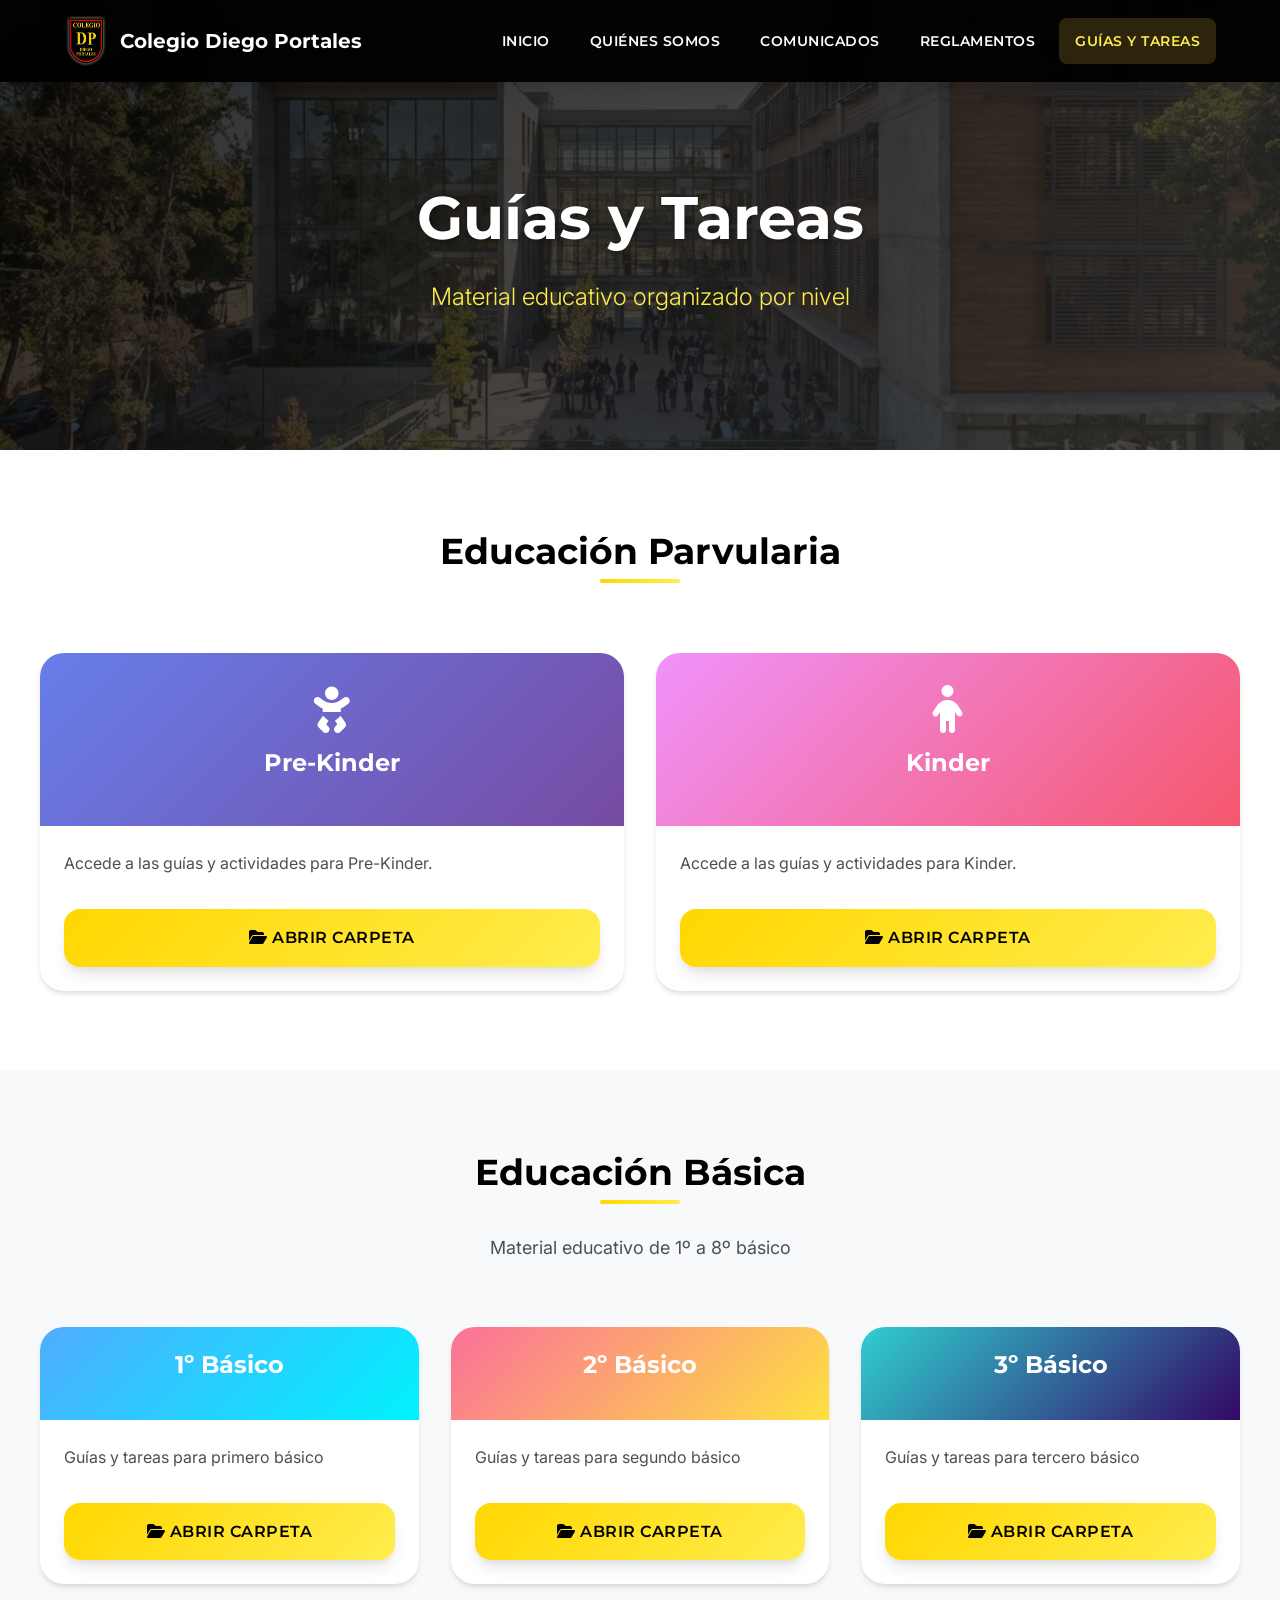
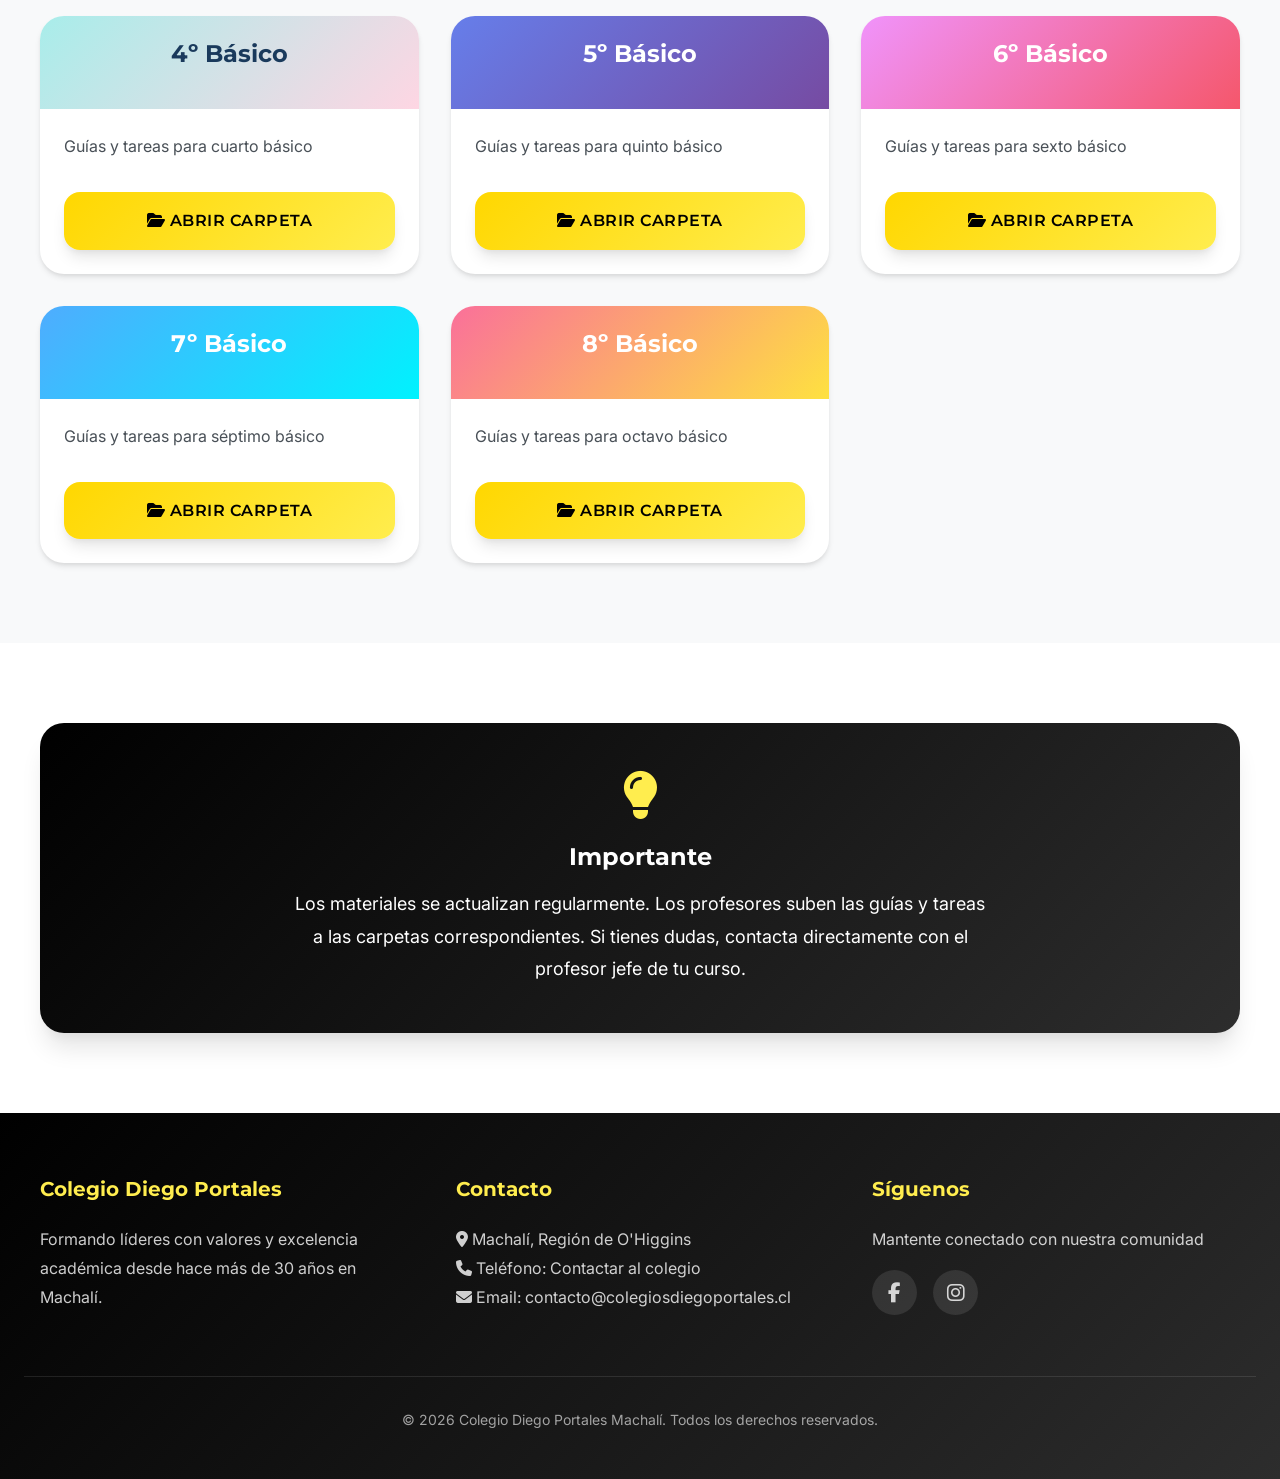
==== guias-tareas.html @ 25820235 "Initial commit: Complete Colegio Diego Portales website with all pages, styles and assets" ====
<!DOCTYPE html>
<html lang="es">

<head>
    <meta charset="UTF-8">
    <meta name="viewport" content="width=device-width, initial-scale=1.0">
    <meta name="description" content="Guías y tareas del Colegio Diego Portales Machalí organizadas por nivel">
    <title>Guías y Tareas - Colegio Diego Portales Machalí</title>

    <!-- Google Fonts -->
    <link rel="preconnect" href="https://fonts.googleapis.com">
    <link rel="preconnect" href="https://fonts.gstatic.com" crossorigin>
    <link
        href="https://fonts.googleapis.com/css2?family=Montserrat:wght@300;400;600;700;800&family=Inter:wght@300;400;500;600;700&display=swap"
        rel="stylesheet">

    <!-- Font Awesome -->
    <link rel="stylesheet" href="https://cdnjs.cloudflare.com/ajax/libs/font-awesome/6.4.0/css/all.min.css">

    <!-- Custom CSS -->
    <link rel="stylesheet" href="css/main.css">
</head>

<body>
    <!-- Navigation -->
    <nav class="navbar">
        <div class="navbar-container">
            <a href="index.html" class="navbar-logo">
                <img src="images/logo-original.png" alt="Logo Colegio Diego Portales">
                <span>Colegio Diego Portales</span>
            </a>

            <ul class="navbar-menu">
                <li class="navbar-item">
                    <a href="index.html" class="navbar-link">Inicio</a>
                </li>
                <li class="navbar-item">
                    <a href="quienes-somos.html" class="navbar-link">Quiénes Somos</a>
                </li>
                <li class="navbar-item">
                    <a href="comunicados.html" class="navbar-link">Comunicados</a>
                </li>
                <li class="navbar-item">
                    <a href="reglamentos.html" class="navbar-link">Reglamentos</a>
                </li>
                <li class="navbar-item">
                    <a href="guias-tareas.html" class="navbar-link active">Guías y Tareas</a>
                </li>
            </ul>

            <button class="navbar-toggle">
                <span></span>
                <span></span>
                <span></span>
            </button>
        </div>
    </nav>

    <!-- Page Header -->
    <section class="hero" style="min-height: 50vh;">
        <div class="hero-content">
            <h1 class="hero-title">Guías y Tareas</h1>
            <p class="hero-subtitle">Material educativo organizado por nivel</p>
        </div>
    </section>

    <!-- Pre-School Section -->
    <section class="section section-light">
        <div class="container">
            <div class="section-header">
                <h2 class="section-title">Educación Parvularia</h2>
            </div>

            <div class="card-grid">
                <!-- Pre-Kinder -->
                <div class="card">
                    <div
                        style="background: linear-gradient(135deg, #667eea 0%, #764ba2 100%); padding: var(--space-8); text-align: center;">
                        <i class="fas fa-baby"
                            style="font-size: 3rem; color: white; margin-bottom: var(--space-4);"></i>
                        <h3 style="color: white; font-size: var(--text-2xl);">Pre-Kinder</h3>
                    </div>
                    <div class="card-content">
                        <p class="card-text">
                            Accede a las guías y actividades para Pre-Kinder.
                        </p>
                        <a href="#" class="btn btn-primary" style="margin-top: var(--space-4); width: 100%;">
                            <i class="fas fa-folder-open"></i> Abrir Carpeta
                        </a>
                    </div>
                </div>

                <!-- Kinder -->
                <div class="card">
                    <div
                        style="background: linear-gradient(135deg, #f093fb 0%, #f5576c 100%); padding: var(--space-8); text-align: center;">
                        <i class="fas fa-child"
                            style="font-size: 3rem; color: white; margin-bottom: var(--space-4);"></i>
                        <h3 style="color: white; font-size: var(--text-2xl);">Kinder</h3>
                    </div>
                    <div class="card-content">
                        <p class="card-text">
                            Accede a las guías y actividades para Kinder.
                        </p>
                        <a href="#" class="btn btn-primary" style="margin-top: var(--space-4); width: 100%;">
                            <i class="fas fa-folder-open"></i> Abrir Carpeta
                        </a>
                    </div>
                </div>
            </div>
        </div>
    </section>

    <!-- Elementary School Section -->
    <section class="section section-dark">
        <div class="container">
            <div class="section-header">
                <h2 class="section-title">Educación Básica</h2>
                <p class="section-subtitle">
                    Material educativo de 1º a 8º básico
                </p>
            </div>

            <div class="card-grid">
                <!-- 1st Grade -->
                <div class="card">
                    <div
                        style="background: linear-gradient(135deg, #4facfe 0%, #00f2fe 100%); padding: var(--space-6); text-align: center;">
                        <h3 style="color: white; font-size: var(--text-2xl);">1º Básico</h3>
                    </div>
                    <div class="card-content">
                        <p class="card-text">Guías y tareas para primero básico</p>
                        <a href="#" class="btn btn-primary" style="margin-top: var(--space-4); width: 100%;">
                            <i class="fas fa-folder-open"></i> Abrir Carpeta
                        </a>
                    </div>
                </div>

                <!-- 2nd Grade -->
                <div class="card">
                    <div
                        style="background: linear-gradient(135deg, #fa709a 0%, #fee140 100%); padding: var(--space-6); text-align: center;">
                        <h3 style="color: white; font-size: var(--text-2xl);">2º Básico</h3>
                    </div>
                    <div class="card-content">
                        <p class="card-text">Guías y tareas para segundo básico</p>
                        <a href="#" class="btn btn-primary" style="margin-top: var(--space-4); width: 100%;">
                            <i class="fas fa-folder-open"></i> Abrir Carpeta
                        </a>
                    </div>
                </div>

                <!-- 3rd Grade -->
                <div class="card">
                    <div
                        style="background: linear-gradient(135deg, #30cfd0 0%, #330867 100%); padding: var(--space-6); text-align: center;">
                        <h3 style="color: white; font-size: var(--text-2xl);">3º Básico</h3>
                    </div>
                    <div class="card-content">
                        <p class="card-text">Guías y tareas para tercero básico</p>
                        <a href="#" class="btn btn-primary" style="margin-top: var(--space-4); width: 100%;">
                            <i class="fas fa-folder-open"></i> Abrir Carpeta
                        </a>
                    </div>
                </div>

                <!-- 4th Grade -->
                <div class="card">
                    <div
                        style="background: linear-gradient(135deg, #a8edea 0%, #fed6e3 100%); padding: var(--space-6); text-align: center;">
                        <h3 style="color: #1a3a5c; font-size: var(--text-2xl);">4º Básico</h3>
                    </div>
                    <div class="card-content">
                        <p class="card-text">Guías y tareas para cuarto básico</p>
                        <a href="#" class="btn btn-primary" style="margin-top: var(--space-4); width: 100%;">
                            <i class="fas fa-folder-open"></i> Abrir Carpeta
                        </a>
                    </div>
                </div>

                <!-- 5th Grade -->
                <div class="card">
                    <div
                        style="background: linear-gradient(135deg, #667eea 0%, #764ba2 100%); padding: var(--space-6); text-align: center;">
                        <h3 style="color: white; font-size: var(--text-2xl);">5º Básico</h3>
                    </div>
                    <div class="card-content">
                        <p class="card-text">Guías y tareas para quinto básico</p>
                        <a href="#" class="btn btn-primary" style="margin-top: var(--space-4); width: 100%;">
                            <i class="fas fa-folder-open"></i> Abrir Carpeta
                        </a>
                    </div>
                </div>

                <!-- 6th Grade -->
                <div class="card">
                    <div
                        style="background: linear-gradient(135deg, #f093fb 0%, #f5576c 100%); padding: var(--space-6); text-align: center;">
                        <h3 style="color: white; font-size: var(--text-2xl);">6º Básico</h3>
                    </div>
                    <div class="card-content">
                        <p class="card-text">Guías y tareas para sexto básico</p>
                        <a href="#" class="btn btn-primary" style="margin-top: var(--space-4); width: 100%;">
                            <i class="fas fa-folder-open"></i> Abrir Carpeta
                        </a>
                    </div>
                </div>

                <!-- 7th Grade -->
                <div class="card">
                    <div
                        style="background: linear-gradient(135deg, #4facfe 0%, #00f2fe 100%); padding: var(--space-6); text-align: center;">
                        <h3 style="color: white; font-size: var(--text-2xl);">7º Básico</h3>
                    </div>
                    <div class="card-content">
                        <p class="card-text">Guías y tareas para séptimo básico</p>
                        <a href="#" class="btn btn-primary" style="margin-top: var(--space-4); width: 100%;">
                            <i class="fas fa-folder-open"></i> Abrir Carpeta
                        </a>
                    </div>
                </div>

                <!-- 8th Grade -->
                <div class="card">
                    <div
                        style="background: linear-gradient(135deg, #fa709a 0%, #fee140 100%); padding: var(--space-6); text-align: center;">
                        <h3 style="color: white; font-size: var(--text-2xl);">8º Básico</h3>
                    </div>
                    <div class="card-content">
                        <p class="card-text">Guías y tareas para octavo básico</p>
                        <a href="#" class="btn btn-primary" style="margin-top: var(--space-4); width: 100%;">
                            <i class="fas fa-folder-open"></i> Abrir Carpeta
                        </a>
                    </div>
                </div>
            </div>
        </div>
    </section>

    <!-- Info Section -->
    <section class="section section-light">
        <div class="container">
            <div
                style="background: var(--gradient-primary); border-radius: var(--radius-2xl); padding: var(--space-12); text-align: center; box-shadow: var(--shadow-xl); color: white;">
                <i class="fas fa-lightbulb"
                    style="font-size: 3rem; color: var(--color-secondary-light); margin-bottom: var(--space-6);"></i>
                <h3 style="color: white; margin-bottom: var(--space-4); font-size: var(--text-2xl);">
                    Importante
                </h3>
                <p style="font-size: var(--text-lg); max-width: 700px; margin: 0 auto; line-height: 1.8;">
                    Los materiales se actualizan regularmente. Los profesores suben las guías y tareas a las carpetas
                    correspondientes. Si tienes dudas, contacta directamente con el profesor jefe de tu curso.
                </p>
            </div>
        </div>
    </section>

    <!-- Footer -->
    <footer class="footer">
        <div class="footer-content">
            <div class="footer-section">
                <h3>Colegio Diego Portales</h3>
                <p>
                    Formando líderes con valores y excelencia académica desde hace más de 30 años en Machalí.
                </p>
            </div>
            <div class="footer-section">
                <h3>Contacto</h3>
                <p>
                    <i class="fas fa-map-marker-alt"></i> Machalí, Región de O'Higgins<br>
                    <i class="fas fa-phone"></i> Teléfono: Contactar al colegio<br>
                    <i class="fas fa-envelope"></i> Email: contacto@colegiosdiegoportales.cl
                </p>
            </div>
            <div class="footer-section">
                <h3>Síguenos</h3>
                <p>Mantente conectado con nuestra comunidad</p>
                <div class="social-links">
                    <a href="https://www.facebook.com/colegiosdiegoportales" target="_blank" rel="noopener noreferrer"
                        class="social-link">
                        <i class="fab fa-facebook-f"></i>
                    </a>
                    <a href="https://www.instagram.com/colegiosdiegoportales" target="_blank" rel="noopener noreferrer"
                        class="social-link">
                        <i class="fab fa-instagram"></i>
                    </a>
                </div>
            </div>
        </div>
        <div class="footer-bottom">
            <p>&copy; <span id="current-year">2026</span> Colegio Diego Portales Machalí. Todos los derechos reservados.
            </p>
        </div>
    </footer>

    <!-- JavaScript -->
    <script src="js/main.js"></script>
</body>

</html>
---- css/main.css ----
/* ===================================
   Colegio Diego Portales - Design System
   =================================== */

/* CSS Custom Properties */
:root {
  /* Colors - School Brand */
  --color-primary: #000000;
  --color-primary-light: #2d2d2d;
  --color-primary-dark: #000000;
  --color-secondary: #ffd700;
  --color-secondary-light: #ffed4e;
  --color-secondary-dark: #ccac00;
  --color-accent: #dc143c;
  --color-accent-light: #ff4757;
  --color-accent-dark: #b8112e;

  /* Gradients */
  --gradient-primary: linear-gradient(135deg, #000000 0%, #2d2d2d 100%);
  --gradient-secondary: linear-gradient(135deg, #ffd700 0%, #ffed4e 100%);
  --gradient-accent: linear-gradient(135deg, #dc143c 0%, #ff4757 100%);
  --gradient-hero: linear-gradient(135deg, rgba(0, 0, 0, 0.85) 0%, rgba(45, 45, 45, 0.75) 100%);
  --gradient-card: linear-gradient(145deg, rgba(255, 215, 0, 0.1) 0%, rgba(255, 215, 0, 0.05) 100%);

  /* Neutral Colors */
  --color-white: #ffffff;
  --color-light: #f8f9fa;
  --color-gray-100: #e9ecef;
  --color-gray-200: #dee2e6;
  --color-gray-300: #ced4da;
  --color-gray-400: #adb5bd;
  --color-gray-500: #6c757d;
  --color-gray-600: #495057;
  --color-gray-700: #343a40;
  --color-gray-800: #212529;
  --color-dark: #0a0f1a;

  /* Accent Colors */
  --color-success: #28a745;
  --color-info: #17a2b8;
  --color-warning: #ffc107;
  --color-danger: #dc3545;

  /* Typography */
  --font-primary: 'Montserrat', -apple-system, BlinkMacSystemFont, 'Segoe UI', sans-serif;
  --font-secondary: 'Inter', -apple-system, BlinkMacSystemFont, 'Segoe UI', sans-serif;

  /* Font Sizes */
  --text-xs: 0.75rem;
  --text-sm: 0.875rem;
  --text-base: 1rem;
  --text-lg: 1.125rem;
  --text-xl: 1.25rem;
  --text-2xl: 1.5rem;
  --text-3xl: 1.875rem;
  --text-4xl: 2.25rem;
  --text-5xl: 3rem;
  --text-6xl: 3.75rem;

  /* Spacing */
  --space-1: 0.25rem;
  --space-2: 0.5rem;
  --space-3: 0.75rem;
  --space-4: 1rem;
  --space-5: 1.25rem;
  --space-6: 1.5rem;
  --space-8: 2rem;
  --space-10: 2.5rem;
  --space-12: 3rem;
  --space-16: 4rem;
  --space-20: 5rem;
  --space-24: 6rem;

  /* Border Radius */
  --radius-sm: 0.25rem;
  --radius-md: 0.5rem;
  --radius-lg: 0.75rem;
  --radius-xl: 1rem;
  --radius-2xl: 1.5rem;
  --radius-full: 9999px;

  /* Shadows */
  --shadow-sm: 0 1px 2px 0 rgba(0, 0, 0, 0.05);
  --shadow-md: 0 4px 6px -1px rgba(0, 0, 0, 0.1), 0 2px 4px -1px rgba(0, 0, 0, 0.06);
  --shadow-lg: 0 10px 15px -3px rgba(0, 0, 0, 0.1), 0 4px 6px -2px rgba(0, 0, 0, 0.05);
  --shadow-xl: 0 20px 25px -5px rgba(0, 0, 0, 0.1), 0 10px 10px -5px rgba(0, 0, 0, 0.04);
  --shadow-2xl: 0 25px 50px -12px rgba(0, 0, 0, 0.25);
  --shadow-glow: 0 0 20px rgba(255, 215, 0, 0.4);

  /* Transitions */
  --transition-fast: 150ms cubic-bezier(0.4, 0, 0.2, 1);
  --transition-base: 300ms cubic-bezier(0.4, 0, 0.2, 1);
  --transition-slow: 500ms cubic-bezier(0.4, 0, 0.2, 1);

  /* Z-index */
  --z-dropdown: 1000;
  --z-sticky: 1020;
  --z-fixed: 1030;
  --z-modal-backdrop: 1040;
  --z-modal: 1050;
  --z-popover: 1060;
  --z-tooltip: 1070;
}

/* ===================================
   Reset & Base Styles
   =================================== */

* {
  margin: 0;
  padding: 0;
  box-sizing: border-box;
}

html {
  scroll-behavior: smooth;
  font-size: 16px;
}

body {
  font-family: var(--font-secondary);
  font-size: var(--text-base);
  line-height: 1.6;
  color: var(--color-gray-700);
  background-color: var(--color-light);
  overflow-x: hidden;
}

h1,
h2,
h3,
h4,
h5,
h6 {
  font-family: var(--font-primary);
  font-weight: 700;
  line-height: 1.2;
  color: var(--color-primary-dark);
  margin-bottom: var(--space-4);
}

h1 {
  font-size: var(--text-5xl);
}

h2 {
  font-size: var(--text-4xl);
}

h3 {
  font-size: var(--text-3xl);
}

h4 {
  font-size: var(--text-2xl);
}

h5 {
  font-size: var(--text-xl);
}

h6 {
  font-size: var(--text-lg);
}

p {
  margin-bottom: var(--space-4);
}

a {
  color: var(--color-primary);
  text-decoration: none;
  transition: color var(--transition-base);
}

a:hover {
  color: var(--color-primary-light);
}

img {
  max-width: 100%;
  height: auto;
  display: block;
}

/* ===================================
   Navigation
   =================================== */

.navbar {
  position: fixed;
  top: 0;
  left: 0;
  right: 0;
  z-index: var(--z-fixed);
  background: rgba(0, 0, 0, 0.95);
  backdrop-filter: blur(10px);
  box-shadow: var(--shadow-lg);
  transition: all var(--transition-base);
}

.navbar.scrolled {
  background: rgba(0, 0, 0, 0.98);
  box-shadow: var(--shadow-xl);
}

.navbar-container {
  max-width: 1200px;
  margin: 0 auto;
  padding: var(--space-4) var(--space-6);
  display: flex;
  justify-content: space-between;
  align-items: center;
}

.navbar-logo {
  display: flex;
  align-items: center;
  gap: var(--space-3);
  color: var(--color-white);
  font-family: var(--font-primary);
  font-size: var(--text-xl);
  font-weight: 700;
  transition: transform var(--transition-base);
}

.navbar-logo:hover {
  transform: scale(1.05);
  color: var(--color-secondary-light);
}

.navbar-logo img {
  height: 50px;
  width: auto;
}

.navbar-menu {
  display: flex;
  list-style: none;
  gap: var(--space-2);
  align-items: center;
}

.navbar-item {
  position: relative;
}

.navbar-link {
  display: block;
  padding: var(--space-3) var(--space-4);
  color: var(--color-white);
  font-family: var(--font-primary);
  font-weight: 600;
  font-size: var(--text-sm);
  text-transform: uppercase;
  letter-spacing: 0.5px;
  border-radius: var(--radius-md);
  transition: all var(--transition-base);
  position: relative;
}

.navbar-link::after {
  content: '';
  position: absolute;
  bottom: 0;
  left: 50%;
  transform: translateX(-50%) scaleX(0);
  width: 80%;
  height: 2px;
  background: var(--gradient-secondary);
  transition: transform var(--transition-base);
}

.navbar-link:hover {
  color: var(--color-secondary-light);
  background: rgba(255, 255, 255, 0.1);
}

.navbar-link:hover::after {
  transform: translateX(-50%) scaleX(1);
}

.navbar-link.active {
  background: rgba(212, 175, 55, 0.2);
  color: var(--color-secondary-light);
}

.navbar-toggle {
  display: none;
  flex-direction: column;
  gap: 5px;
  background: transparent;
  border: none;
  cursor: pointer;
  padding: var(--space-2);
}

.navbar-toggle span {
  display: block;
  width: 25px;
  height: 3px;
  background: var(--color-white);
  border-radius: var(--radius-full);
  transition: all var(--transition-base);
}

/* ===================================
   Hero Section
   =================================== */

.hero {
  position: relative;
  min-height: 100vh;
  display: flex;
  align-items: center;
  justify-content: center;
  background: var(--gradient-primary);
  overflow: hidden;
  padding-top: 80px;
}

.hero::before {
  content: '';
  position: absolute;
  top: 0;
  left: 0;
  right: 0;
  bottom: 0;
  background: url('../images/hero-bg.jpg') center/cover no-repeat;
  opacity: 0.2;
  z-index: 0;
}

.hero-content {
  position: relative;
  z-index: 1;
  max-width: 1200px;
  margin: 0 auto;
  padding: var(--space-8) var(--space-6);
  text-align: center;
  color: var(--color-white);
}

.hero-title {
  font-size: var(--text-6xl);
  color: var(--color-white);
  margin-bottom: var(--space-6);
  animation: fadeInUp 1s ease-out;
  text-shadow: 2px 2px 4px rgba(0, 0, 0, 0.3);
}

.hero-subtitle {
  font-size: var(--text-2xl);
  color: var(--color-secondary-light);
  margin-bottom: var(--space-8);
  animation: fadeInUp 1s ease-out 0.2s both;
  font-weight: 300;
}

.hero-cta {
  display: inline-flex;
  gap: var(--space-4);
  animation: fadeInUp 1s ease-out 0.4s both;
}

.btn {
  display: inline-block;
  padding: var(--space-4) var(--space-8);
  font-family: var(--font-primary);
  font-weight: 600;
  font-size: var(--text-base);
  text-align: center;
  border-radius: var(--radius-xl);
  cursor: pointer;
  transition: all var(--transition-base);
  border: none;
  text-transform: uppercase;
  letter-spacing: 0.5px;
}

.btn-primary {
  background: var(--gradient-secondary);
  color: var(--color-primary-dark);
  box-shadow: var(--shadow-lg);
}

.btn-primary:hover {
  transform: translateY(-2px);
  box-shadow: var(--shadow-xl), var(--shadow-glow);
  color: var(--color-primary-dark);
}

.btn-outline {
  background: transparent;
  color: var(--color-white);
  border: 2px solid var(--color-white);
}

.btn-outline:hover {
  background: var(--color-white);
  color: var(--color-primary);
  transform: translateY(-2px);
}

/* ===================================
   Sections
   =================================== */

.section {
  padding: var(--space-20) var(--space-6);
  position: relative;
}

.section-light {
  background: var(--color-white);
}

.section-dark {
  background: var(--color-light);
}

.container {
  max-width: 1200px;
  margin: 0 auto;
}

.section-header {
  text-align: center;
  margin-bottom: var(--space-16);
}

.section-title {
  font-size: var(--text-4xl);
  color: var(--color-primary-dark);
  margin-bottom: var(--space-4);
  position: relative;
  display: inline-block;
}

.section-title::after {
  content: '';
  position: absolute;
  bottom: -10px;
  left: 50%;
  transform: translateX(-50%);
  width: 80px;
  height: 4px;
  background: var(--gradient-secondary);
  border-radius: var(--radius-full);
}

.section-subtitle {
  font-size: var(--text-lg);
  color: var(--color-gray-600);
  max-width: 700px;
  margin: var(--space-6) auto 0;
}

/* ===================================
   Cards
   =================================== */

.card-grid {
  display: grid;
  grid-template-columns: repeat(auto-fit, minmax(300px, 1fr));
  gap: var(--space-8);
  margin-top: var(--space-12);
}

.card {
  background: var(--color-white);
  border-radius: var(--radius-2xl);
  overflow: hidden;
  box-shadow: var(--shadow-md);
  transition: all var(--transition-base);
  position: relative;
}

.card::before {
  content: '';
  position: absolute;
  top: 0;
  left: 0;
  right: 0;
  height: 4px;
  background: var(--gradient-secondary);
  transform: scaleX(0);
  transform-origin: left;
  transition: transform var(--transition-base);
}

.card:hover {
  transform: translateY(-8px);
  box-shadow: var(--shadow-2xl);
}

.card:hover::before {
  transform: scaleX(1);
}

.card-image {
  width: 100%;
  height: 200px;
  object-fit: cover;
}

.card-content {
  padding: var(--space-6);
}

.card-title {
  font-size: var(--text-xl);
  color: var(--color-primary-dark);
  margin-bottom: var(--space-3);
}

.card-text {
  color: var(--color-gray-600);
  line-height: 1.7;
  margin-bottom: var(--space-4);
}

.card-link {
  display: inline-flex;
  align-items: center;
  gap: var(--space-2);
  color: var(--color-primary);
  font-weight: 600;
  font-size: var(--text-sm);
  text-transform: uppercase;
  letter-spacing: 0.5px;
  transition: all var(--transition-base);
}

.card-link:hover {
  gap: var(--space-3);
  color: var(--color-secondary-dark);
}

/* ===================================
   Educational Seals
   =================================== */

.seals-grid {
  display: grid;
  grid-template-columns: repeat(auto-fit, minmax(250px, 1fr));
  gap: var(--space-6);
  margin-top: var(--space-12);
}

.seal-card {
  background: var(--gradient-card);
  backdrop-filter: blur(10px);
  border: 1px solid rgba(255, 255, 255, 0.2);
  border-radius: var(--radius-xl);
  padding: var(--space-8);
  text-align: center;
  transition: all var(--transition-base);
}

.seal-card:hover {
  transform: translateY(-5px) scale(1.02);
  box-shadow: var(--shadow-xl);
  background: var(--color-white);
}

.seal-icon {
  font-size: var(--text-5xl);
  margin-bottom: var(--space-4);
  display: block;
}

.seal-title {
  font-size: var(--text-lg);
  color: var(--color-primary-dark);
  margin-bottom: var(--space-3);
  font-weight: 700;
}

.seal-description {
  font-size: var(--text-sm);
  color: var(--color-gray-600);
  line-height: 1.6;
}

/* ===================================
   Footer
   =================================== */

.footer {
  background: var(--gradient-primary);
  color: var(--color-white);
  padding: var(--space-16) var(--space-6) var(--space-8);
}

.footer-content {
  max-width: 1200px;
  margin: 0 auto;
  display: grid;
  grid-template-columns: repeat(auto-fit, minmax(250px, 1fr));
  gap: var(--space-12);
  margin-bottom: var(--space-12);
}

.footer-section h3 {
  color: var(--color-secondary-light);
  margin-bottom: var(--space-6);
  font-size: var(--text-xl);
}

.footer-section p,
.footer-section a {
  color: rgba(255, 255, 255, 0.8);
  line-height: 1.8;
}

.footer-section a:hover {
  color: var(--color-secondary-light);
}

.social-links {
  display: flex;
  gap: var(--space-4);
  margin-top: var(--space-4);
}

.social-link {
  display: flex;
  align-items: center;
  justify-content: center;
  width: 45px;
  height: 45px;
  background: rgba(255, 255, 255, 0.1);
  border-radius: var(--radius-full);
  color: var(--color-white);
  font-size: var(--text-xl);
  transition: all var(--transition-base);
}

.social-link:hover {
  background: var(--gradient-secondary);
  color: var(--color-primary-dark);
  transform: translateY(-3px);
  box-shadow: var(--shadow-glow);
}

.footer-bottom {
  text-align: center;
  padding-top: var(--space-8);
  border-top: 1px solid rgba(255, 255, 255, 0.1);
  color: rgba(255, 255, 255, 0.6);
  font-size: var(--text-sm);
}

/* ===================================
   Animations
   =================================== */

@keyframes fadeInUp {
  from {
    opacity: 0;
    transform: translateY(30px);
  }

  to {
    opacity: 1;
    transform: translateY(0);
  }
}

@keyframes fadeIn {
  from {
    opacity: 0;
  }

  to {
    opacity: 1;
  }
}

@keyframes slideInLeft {
  from {
    opacity: 0;
    transform: translateX(-50px);
  }

  to {
    opacity: 1;
    transform: translateX(0);
  }
}

@keyframes slideInRight {
  from {
    opacity: 0;
    transform: translateX(50px);
  }

  to {
    opacity: 1;
    transform: translateX(0);
  }
}

.fade-in-up {
  animation: fadeInUp 0.8s ease-out;
}

.fade-in {
  animation: fadeIn 0.8s ease-out;
}

/* ===================================
   Responsive Design
   =================================== */

@media (max-width: 768px) {
  :root {
    --text-5xl: 2.5rem;
    --text-4xl: 2rem;
    --text-3xl: 1.5rem;
  }

  .navbar-menu {
    position: fixed;
    top: 70px;
    left: -100%;
    width: 100%;
    height: calc(100vh - 70px);
    background: rgba(0, 0, 0, 0.98);
    flex-direction: column;
    padding: var(--space-8);
    transition: left var(--transition-base);
    overflow-y: auto;
  }

  .navbar-menu.active {
    left: 0;
  }

  .navbar-toggle {
    display: flex;
  }

  .navbar-toggle.active span:nth-child(1) {
    transform: rotate(45deg) translate(7px, 7px);
  }

  .navbar-toggle.active span:nth-child(2) {
    opacity: 0;
  }

  .navbar-toggle.active span:nth-child(3) {
    transform: rotate(-45deg) translate(7px, -7px);
  }

  .hero-title {
    font-size: var(--text-4xl);
  }

  .hero-subtitle {
    font-size: var(--text-lg);
  }

  .hero-cta {
    flex-direction: column;
  }

  .card-grid {
    grid-template-columns: 1fr;
  }

  .seals-grid {
    grid-template-columns: 1fr;
  }

  .section {
    padding: var(--space-12) var(--space-4);
  }
}

@media (max-width: 480px) {
  .navbar-container {
    padding: var(--space-3) var(--space-4);
  }

  .navbar-logo {
    font-size: var(--text-lg);
  }

  .navbar-logo img {
    height: 40px;
  }

  .btn {
    padding: var(--space-3) var(--space-6);
    font-size: var(--text-sm);
  }
}

/* ===================================
   Utility Classes
   =================================== */

.text-center {
  text-align: center;
}

.text-left {
  text-align: left;
}

.text-right {
  text-align: right;
}

.mt-4 {
  margin-top: var(--space-4);
}

.mt-8 {
  margin-top: var(--space-8);
}

.mt-12 {
  margin-top: var(--space-12);
}

.mb-4 {
  margin-bottom: var(--space-4);
}

.mb-8 {
  margin-bottom: var(--space-8);
}

.mb-12 {
  margin-bottom: var(--space-12);
}

.hidden {
  display: none;
}

.visible {
  display: block;
}
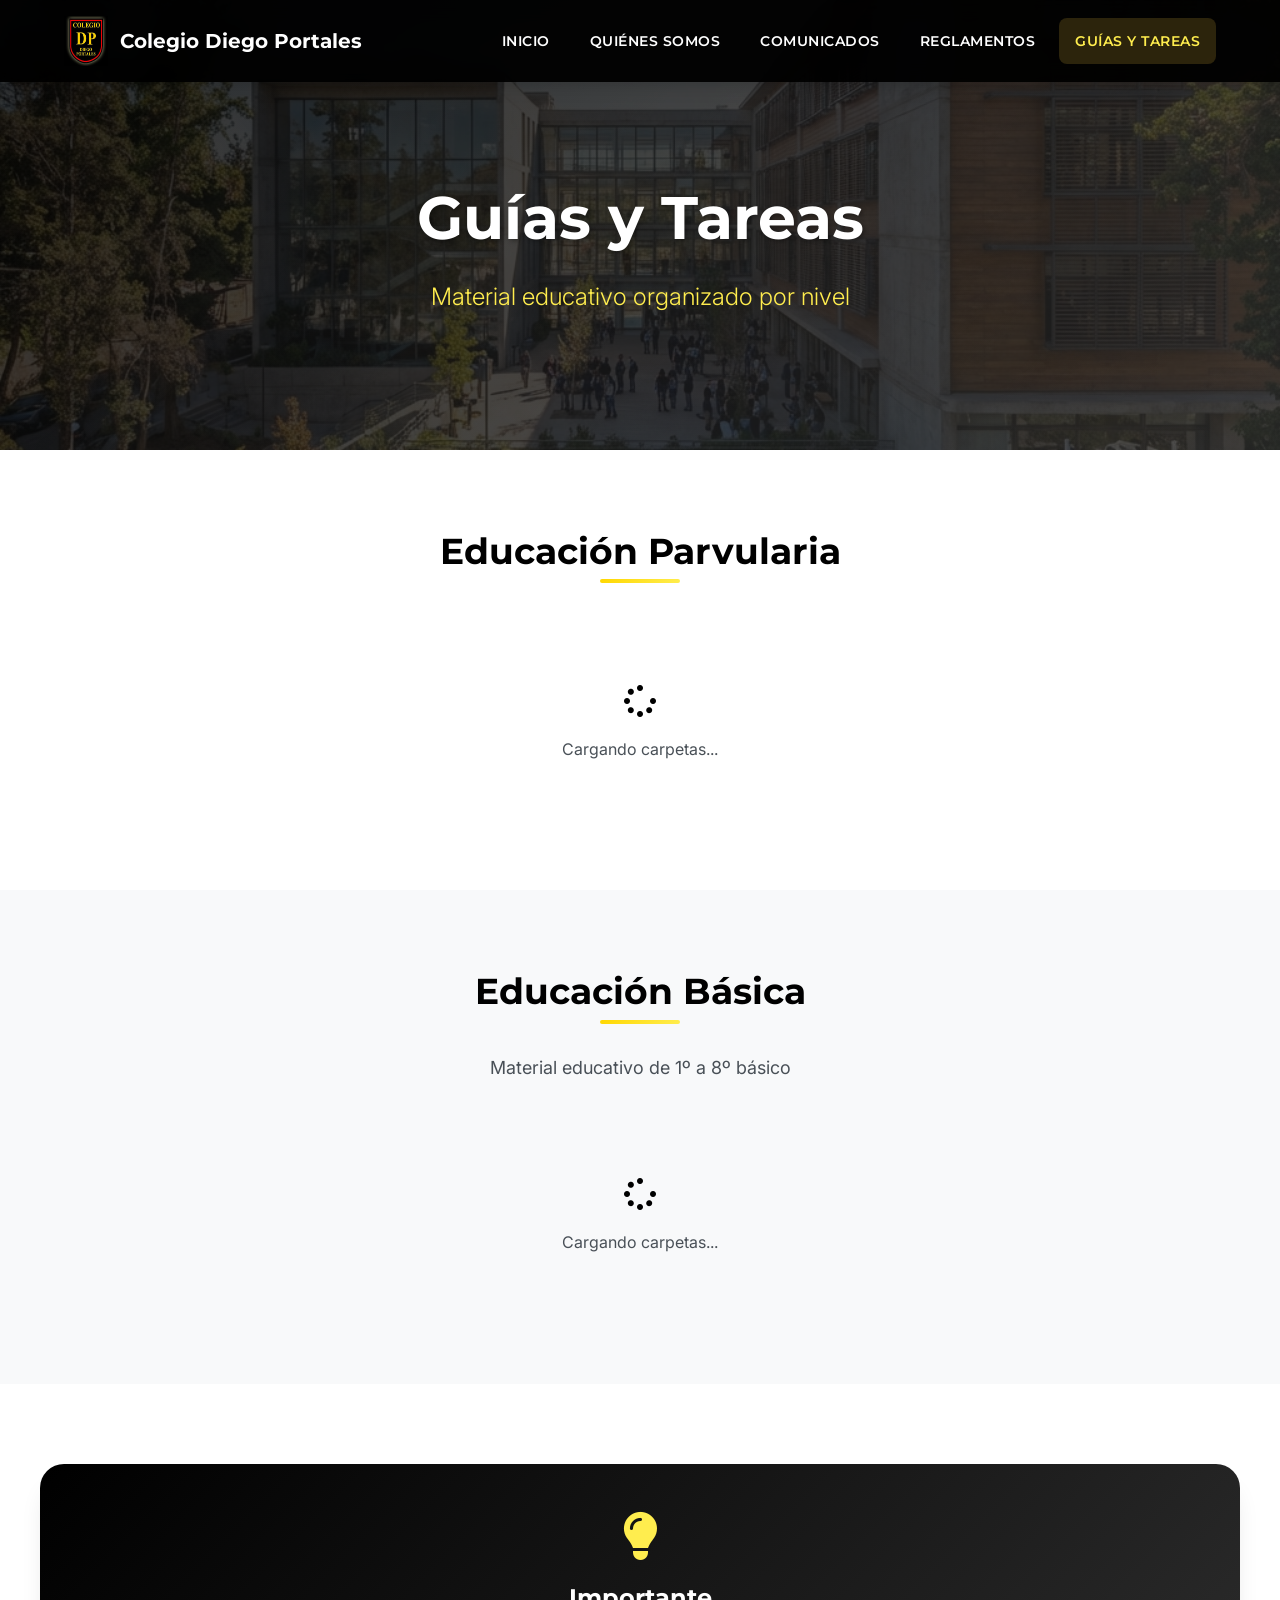
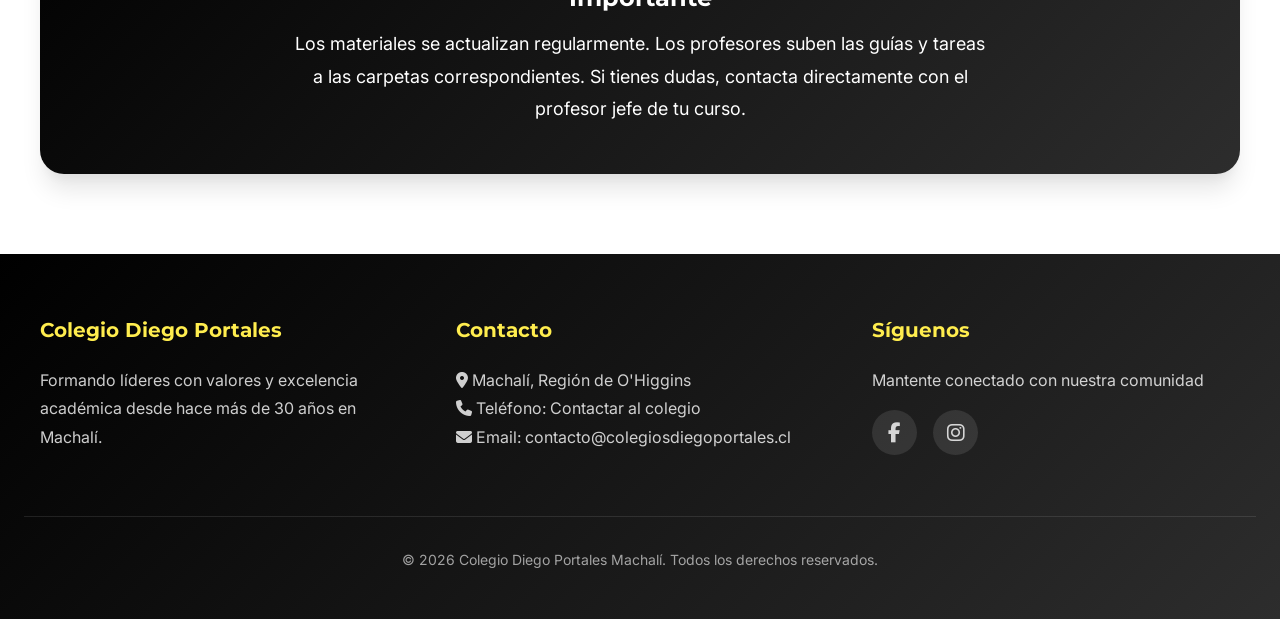
==== commit a1016148: "feat: Panel de administración dinámico (PHP/MySQL) para comunicados y documentos" ====
--- a/guias-tareas.html
+++ b/guias-tareas.html
@@ -71,41 +71,10 @@
                 <h2 class="section-title">Educación Parvularia</h2>
             </div>
 
-            <div class="card-grid">
-                <!-- Pre-Kinder -->
-                <div class="card">
-                    <div
-                        style="background: linear-gradient(135deg, #667eea 0%, #764ba2 100%); padding: var(--space-8); text-align: center;">
-                        <i class="fas fa-baby"
-                            style="font-size: 3rem; color: white; margin-bottom: var(--space-4);"></i>
-                        <h3 style="color: white; font-size: var(--text-2xl);">Pre-Kinder</h3>
-                    </div>
-                    <div class="card-content">
-                        <p class="card-text">
-                            Accede a las guías y actividades para Pre-Kinder.
-                        </p>
-                        <a href="#" class="btn btn-primary" style="margin-top: var(--space-4); width: 100%;">
-                            <i class="fas fa-folder-open"></i> Abrir Carpeta
-                        </a>
-                    </div>
-                </div>
-
-                <!-- Kinder -->
-                <div class="card">
-                    <div
-                        style="background: linear-gradient(135deg, #f093fb 0%, #f5576c 100%); padding: var(--space-8); text-align: center;">
-                        <i class="fas fa-child"
-                            style="font-size: 3rem; color: white; margin-bottom: var(--space-4);"></i>
-                        <h3 style="color: white; font-size: var(--text-2xl);">Kinder</h3>
-                    </div>
-                    <div class="card-content">
-                        <p class="card-text">
-                            Accede a las guías y actividades para Kinder.
-                        </p>
-                        <a href="#" class="btn btn-primary" style="margin-top: var(--space-4); width: 100%;">
-                            <i class="fas fa-folder-open"></i> Abrir Carpeta
-                        </a>
-                    </div>
+            <div class="card-grid" id="guias-preb-container">
+                <div style="grid-column: 1 / -1; text-align: center; padding: 2rem;">
+                    <i class="fas fa-spinner fa-spin" style="font-size: 2rem; color: var(--color-primary);"></i>
+                    <p style="margin-top: 1rem; color: var(--color-gray-600);">Cargando carpetas...</p>
                 </div>
             </div>
         </div>
@@ -121,117 +90,10 @@
                 </p>
             </div>
 
-            <div class="card-grid">
-                <!-- 1st Grade -->
-                <div class="card">
-                    <div
-                        style="background: linear-gradient(135deg, #4facfe 0%, #00f2fe 100%); padding: var(--space-6); text-align: center;">
-                        <h3 style="color: white; font-size: var(--text-2xl);">1º Básico</h3>
-                    </div>
-                    <div class="card-content">
-                        <p class="card-text">Guías y tareas para primero básico</p>
-                        <a href="#" class="btn btn-primary" style="margin-top: var(--space-4); width: 100%;">
-                            <i class="fas fa-folder-open"></i> Abrir Carpeta
-                        </a>
-                    </div>
-                </div>
-
-                <!-- 2nd Grade -->
-                <div class="card">
-                    <div
-                        style="background: linear-gradient(135deg, #fa709a 0%, #fee140 100%); padding: var(--space-6); text-align: center;">
-                        <h3 style="color: white; font-size: var(--text-2xl);">2º Básico</h3>
-                    </div>
-                    <div class="card-content">
-                        <p class="card-text">Guías y tareas para segundo básico</p>
-                        <a href="#" class="btn btn-primary" style="margin-top: var(--space-4); width: 100%;">
-                            <i class="fas fa-folder-open"></i> Abrir Carpeta
-                        </a>
-                    </div>
-                </div>
-
-                <!-- 3rd Grade -->
-                <div class="card">
-                    <div
-                        style="background: linear-gradient(135deg, #30cfd0 0%, #330867 100%); padding: var(--space-6); text-align: center;">
-                        <h3 style="color: white; font-size: var(--text-2xl);">3º Básico</h3>
-                    </div>
-                    <div class="card-content">
-                        <p class="card-text">Guías y tareas para tercero básico</p>
-                        <a href="#" class="btn btn-primary" style="margin-top: var(--space-4); width: 100%;">
-                            <i class="fas fa-folder-open"></i> Abrir Carpeta
-                        </a>
-                    </div>
-                </div>
-
-                <!-- 4th Grade -->
-                <div class="card">
-                    <div
-                        style="background: linear-gradient(135deg, #a8edea 0%, #fed6e3 100%); padding: var(--space-6); text-align: center;">
-                        <h3 style="color: #1a3a5c; font-size: var(--text-2xl);">4º Básico</h3>
-                    </div>
-                    <div class="card-content">
-                        <p class="card-text">Guías y tareas para cuarto básico</p>
-                        <a href="#" class="btn btn-primary" style="margin-top: var(--space-4); width: 100%;">
-                            <i class="fas fa-folder-open"></i> Abrir Carpeta
-                        </a>
-                    </div>
-                </div>
-
-                <!-- 5th Grade -->
-                <div class="card">
-                    <div
-                        style="background: linear-gradient(135deg, #667eea 0%, #764ba2 100%); padding: var(--space-6); text-align: center;">
-                        <h3 style="color: white; font-size: var(--text-2xl);">5º Básico</h3>
-                    </div>
-                    <div class="card-content">
-                        <p class="card-text">Guías y tareas para quinto básico</p>
-                        <a href="#" class="btn btn-primary" style="margin-top: var(--space-4); width: 100%;">
-                            <i class="fas fa-folder-open"></i> Abrir Carpeta
-                        </a>
-                    </div>
-                </div>
-
-                <!-- 6th Grade -->
-                <div class="card">
-                    <div
-                        style="background: linear-gradient(135deg, #f093fb 0%, #f5576c 100%); padding: var(--space-6); text-align: center;">
-                        <h3 style="color: white; font-size: var(--text-2xl);">6º Básico</h3>
-                    </div>
-                    <div class="card-content">
-                        <p class="card-text">Guías y tareas para sexto básico</p>
-                        <a href="#" class="btn btn-primary" style="margin-top: var(--space-4); width: 100%;">
-                            <i class="fas fa-folder-open"></i> Abrir Carpeta
-                        </a>
-                    </div>
-                </div>
-
-                <!-- 7th Grade -->
-                <div class="card">
-                    <div
-                        style="background: linear-gradient(135deg, #4facfe 0%, #00f2fe 100%); padding: var(--space-6); text-align: center;">
-                        <h3 style="color: white; font-size: var(--text-2xl);">7º Básico</h3>
-                    </div>
-                    <div class="card-content">
-                        <p class="card-text">Guías y tareas para séptimo básico</p>
-                        <a href="#" class="btn btn-primary" style="margin-top: var(--space-4); width: 100%;">
-                            <i class="fas fa-folder-open"></i> Abrir Carpeta
-                        </a>
-                    </div>
-                </div>
-
-                <!-- 8th Grade -->
-                <div class="card">
-                    <div
-                        style="background: linear-gradient(135deg, #fa709a 0%, #fee140 100%); padding: var(--space-6); text-align: center;">
-                        <h3 style="color: white; font-size: var(--text-2xl);">8º Básico</h3>
-                    </div>
-                    <div class="card-content">
-                        <p class="card-text">Guías y tareas para octavo básico</p>
-                        <a href="#" class="btn btn-primary" style="margin-top: var(--space-4); width: 100%;">
-                            <i class="fas fa-folder-open"></i> Abrir Carpeta
-                        </a>
-                    </div>
+            <div class="card-grid" id="guias-basica-container">
+                <div style="grid-column: 1 / -1; text-align: center; padding: 2rem;">
+                    <i class="fas fa-spinner fa-spin" style="font-size: 2rem; color: var(--color-primary);"></i>
+                    <p style="margin-top: 1rem; color: var(--color-gray-600);">Cargando carpetas...</p>
                 </div>
             </div>
         </div>
@@ -295,6 +157,75 @@
 
     <!-- JavaScript -->
     <script src="js/main.js"></script>
+    <script>
+        document.addEventListener('DOMContentLoaded', function() {
+            // Fetch Parvularia
+            fetch('api/get_documentos.php?tipo=guia_preb')
+                .then(response => response.json())
+                .then(data => {
+                    const container = document.getElementById('guias-preb-container');
+                    if (!data.success || data.data.length === 0) {
+                        container.innerHTML = '<p style="grid-column: 1 / -1; text-align: center; color: var(--color-gray-500);">No hay carpetas disponibles por el momento.</p>';
+                        return;
+                    }
+                    container.innerHTML = '';
+                    data.data.forEach(item => {
+                        let headerTextColor = 'white';
+                        if (item.color_gradient && item.color_gradient.includes('#a8edea')) headerTextColor = '#1a3a5c';
+
+                        const cardHTML = `
+                            <div class="card">
+                                <div style="background: ${item.color_gradient}; padding: var(--space-6); text-align: center;">
+                                    ${item.icono ? '<i class="' + item.icono + '" style="font-size: 3rem; color: ' + headerTextColor + '; margin-bottom: var(--space-4);"></i>' : ''}
+                                    <h3 style="color: ${headerTextColor}; font-size: var(--text-2xl);">${item.titulo}</h3>
+                                </div>
+                                <div class="card-content">
+                                    <p class="card-text">${item.descripcion}</p>
+                                    <a href="${item.enlace}" target="_blank" class="btn btn-primary" style="margin-top: var(--space-4); width: 100%;">
+                                        <i class="fas fa-folder-open"></i> Abrir Carpeta
+                                    </a>
+                                </div>
+                            </div>
+                        `;
+                        container.insertAdjacentHTML('beforeend', cardHTML);
+                    });
+                })
+                .catch(error => console.error('Error fetching parvularia:', error));
+
+            // Fetch Basica
+            fetch('api/get_documentos.php?tipo=guia_basica')
+                .then(response => response.json())
+                .then(data => {
+                    const container = document.getElementById('guias-basica-container');
+                    if (!data.success || data.data.length === 0) {
+                        container.innerHTML = '<p style="grid-column: 1 / -1; text-align: center; color: var(--color-gray-500);">No hay carpetas disponibles por el momento.</p>';
+                        return;
+                    }
+                    container.innerHTML = '';
+                    data.data.forEach(item => {
+                        let headerTextColor = 'white';
+                        if (item.color_gradient && item.color_gradient.includes('#a8edea')) headerTextColor = '#1a3a5c';
+
+                        const cardHTML = `
+                            <div class="card">
+                                <div style="background: ${item.color_gradient}; padding: var(--space-6); text-align: center;">
+                                    ${item.icono && item.icono !== 'fas fa-file-alt' ? '<i class="' + item.icono + '" style="font-size: 3rem; color: ' + headerTextColor + '; margin-bottom: var(--space-4);"></i>' : ''}
+                                    <h3 style="color: ${headerTextColor}; font-size: var(--text-2xl);">${item.titulo}</h3>
+                                </div>
+                                <div class="card-content">
+                                    <p class="card-text">${item.descripcion}</p>
+                                    <a href="${item.enlace}" target="_blank" class="btn btn-primary" style="margin-top: var(--space-4); width: 100%;">
+                                        <i class="fas fa-folder-open"></i> Abrir Carpeta
+                                    </a>
+                                </div>
+                            </div>
+                        `;
+                        container.insertAdjacentHTML('beforeend', cardHTML);
+                    });
+                })
+                .catch(error => console.error('Error fetching basica:', error));
+        });
+    </script>
 </body>
 
 </html>
